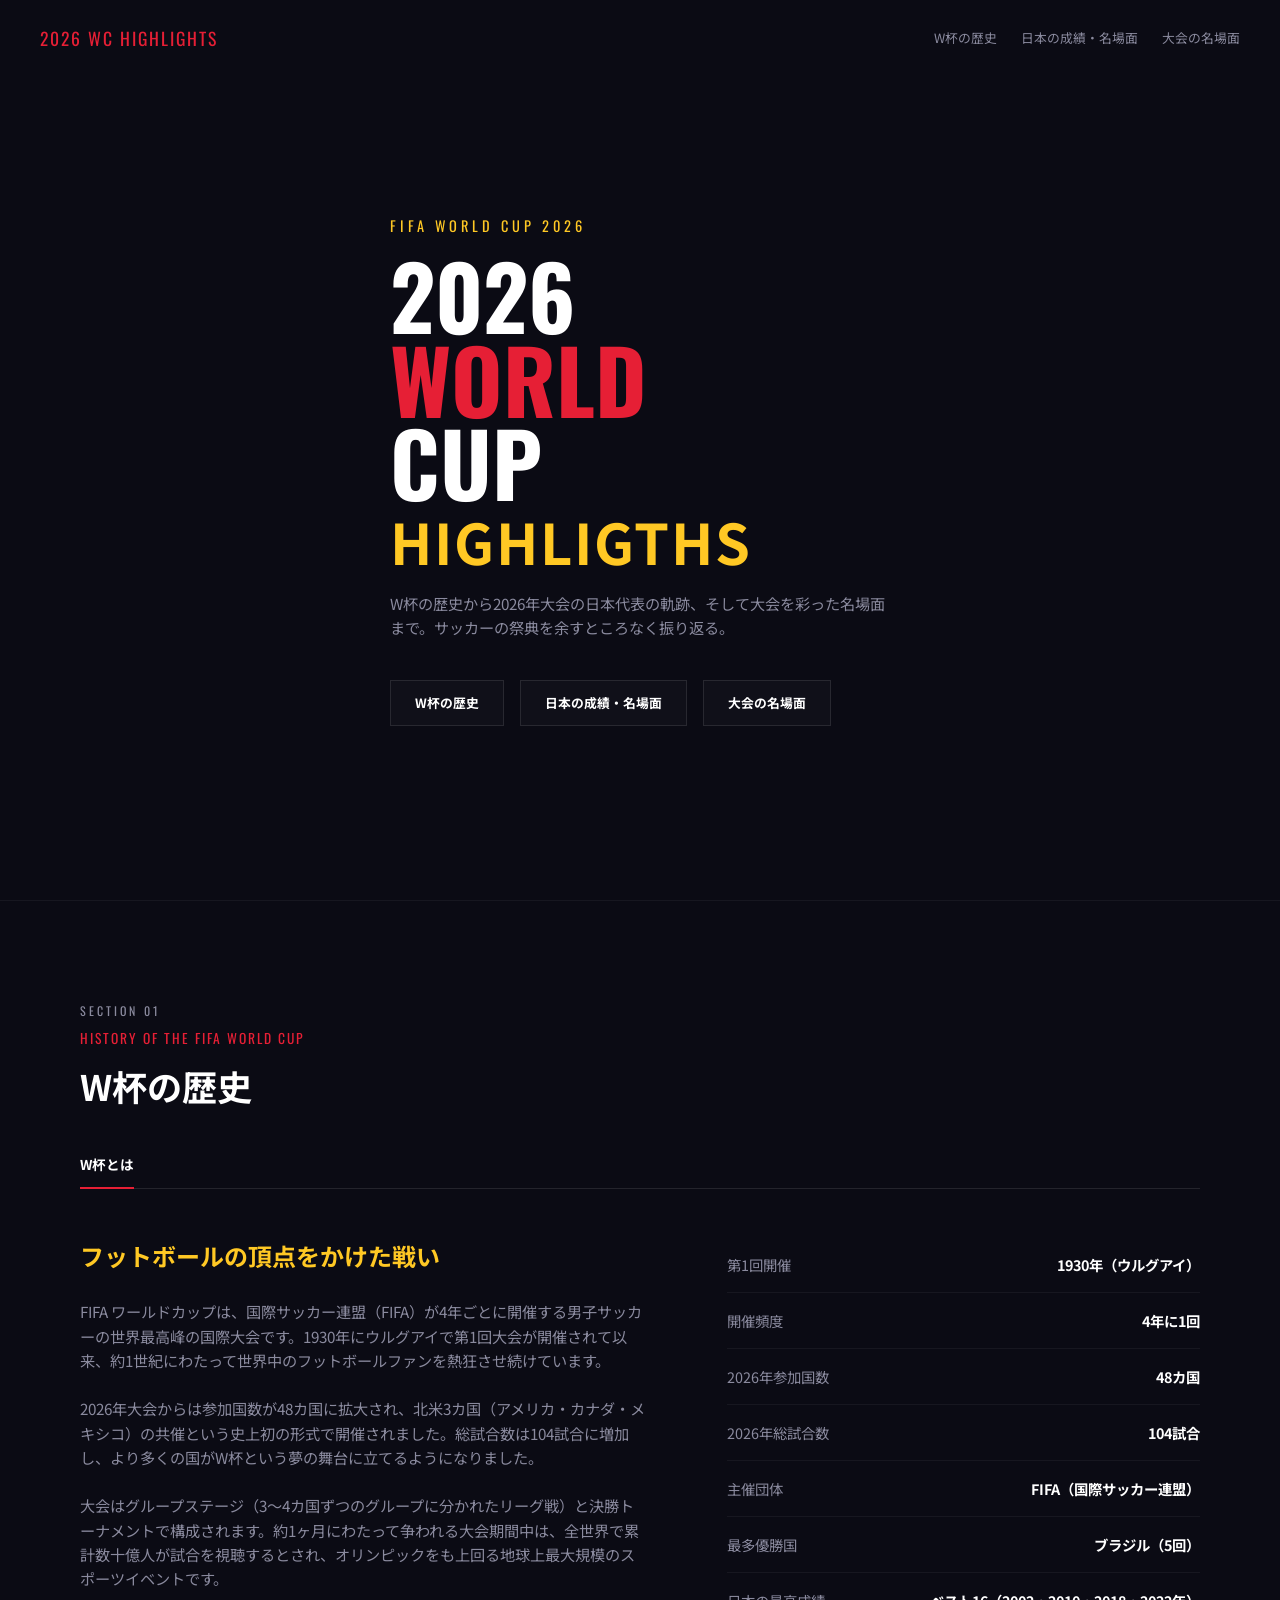
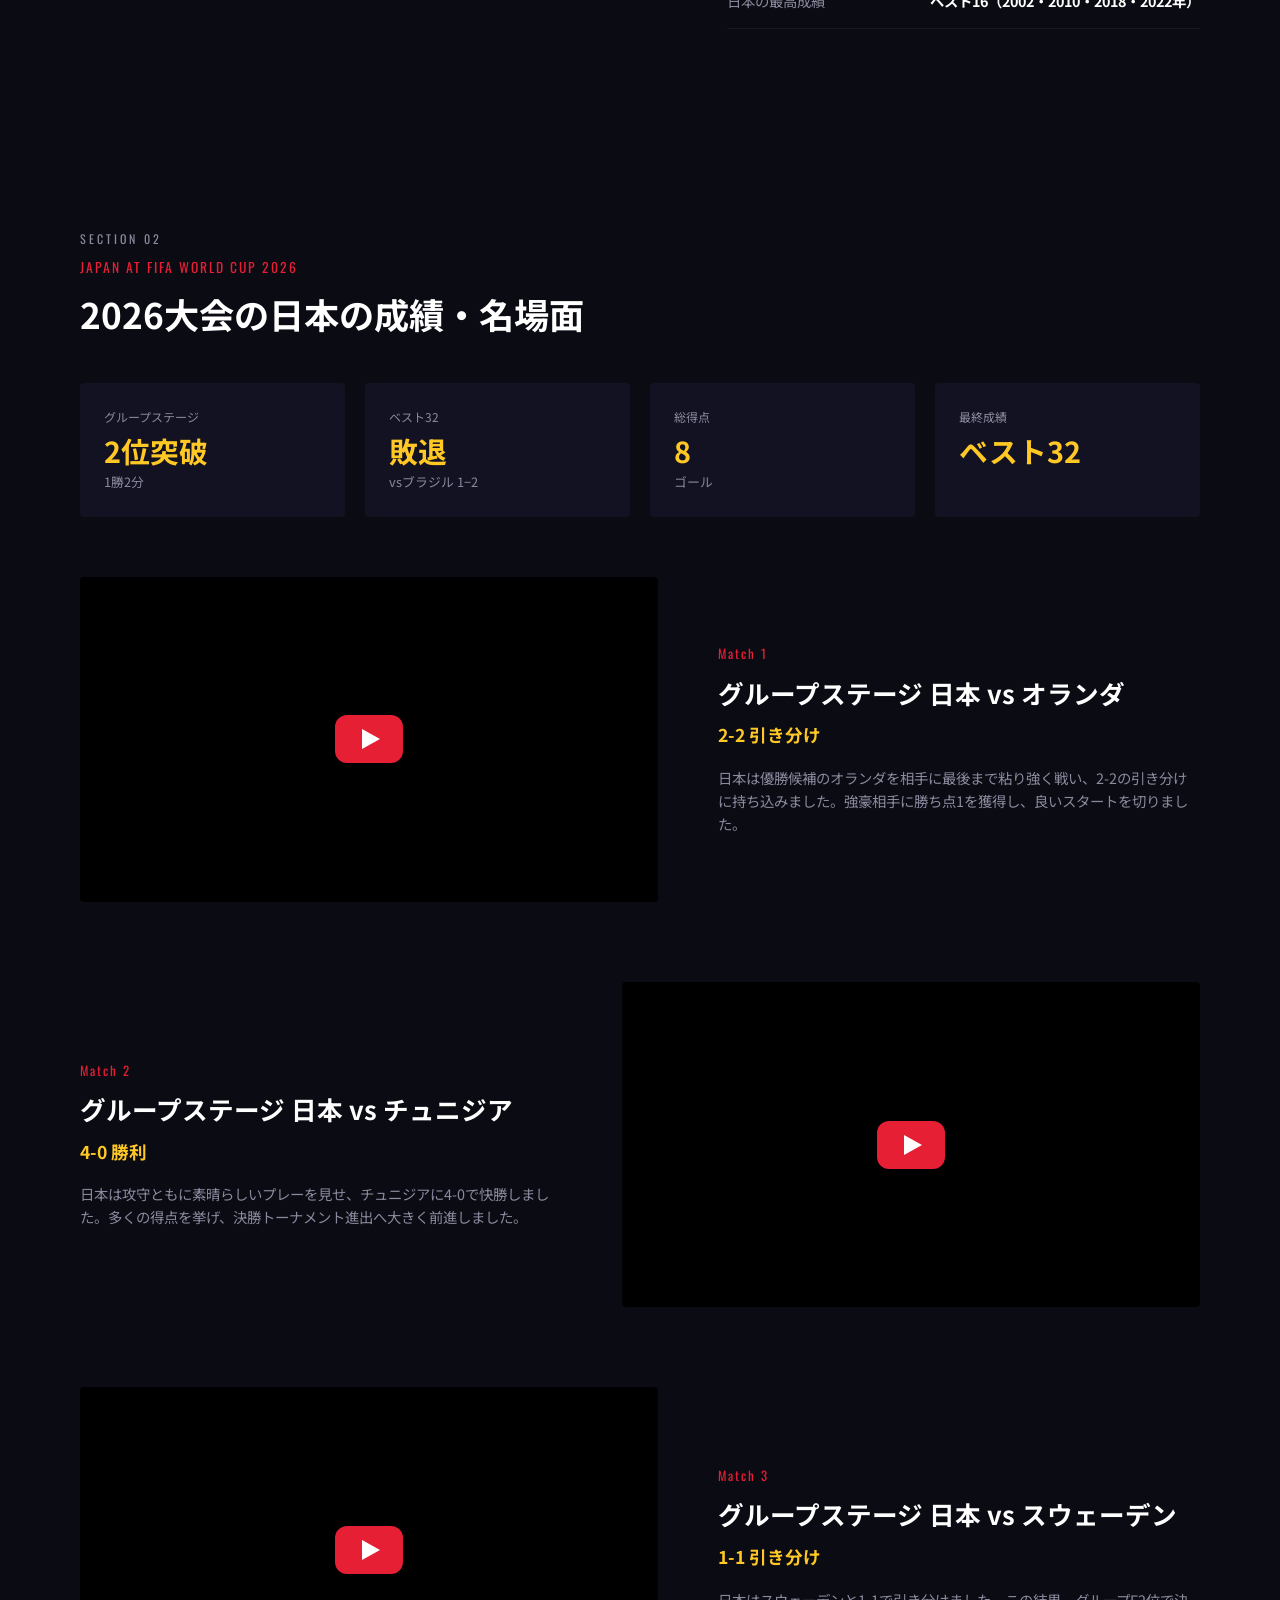
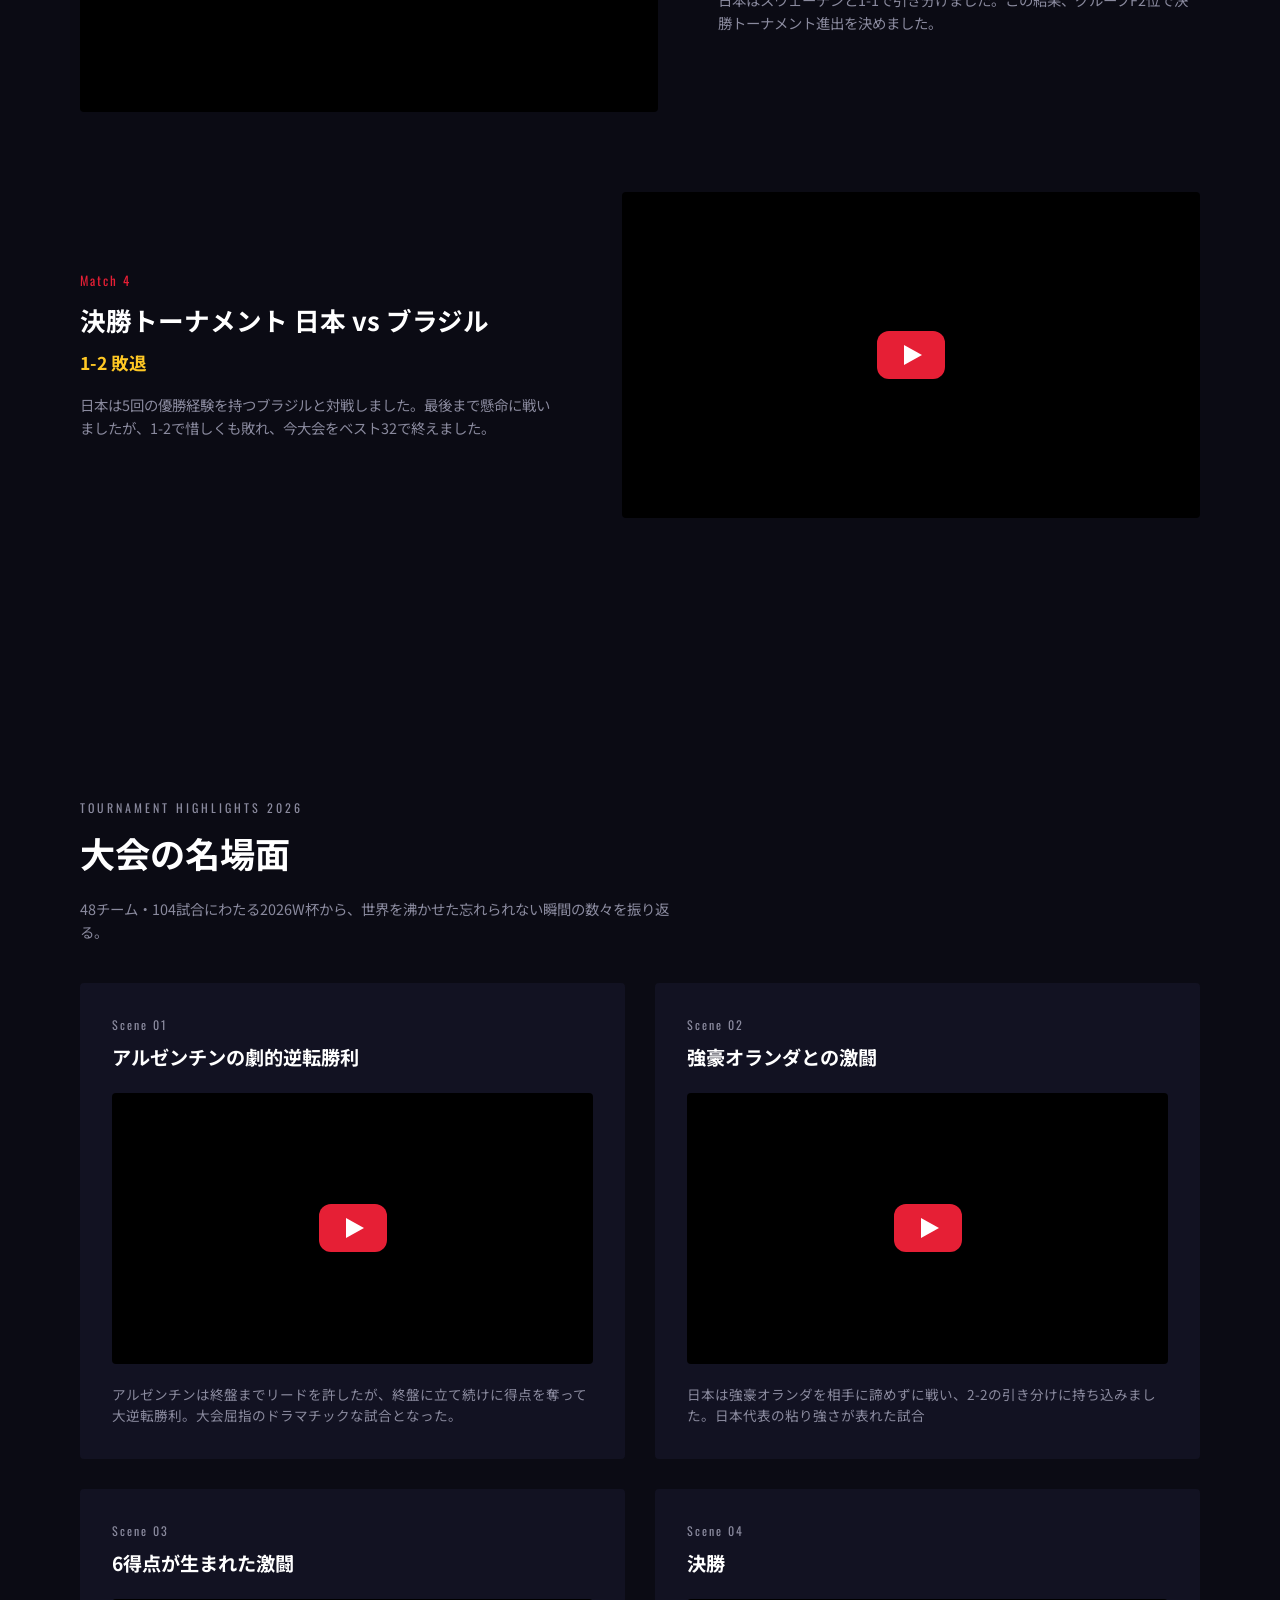
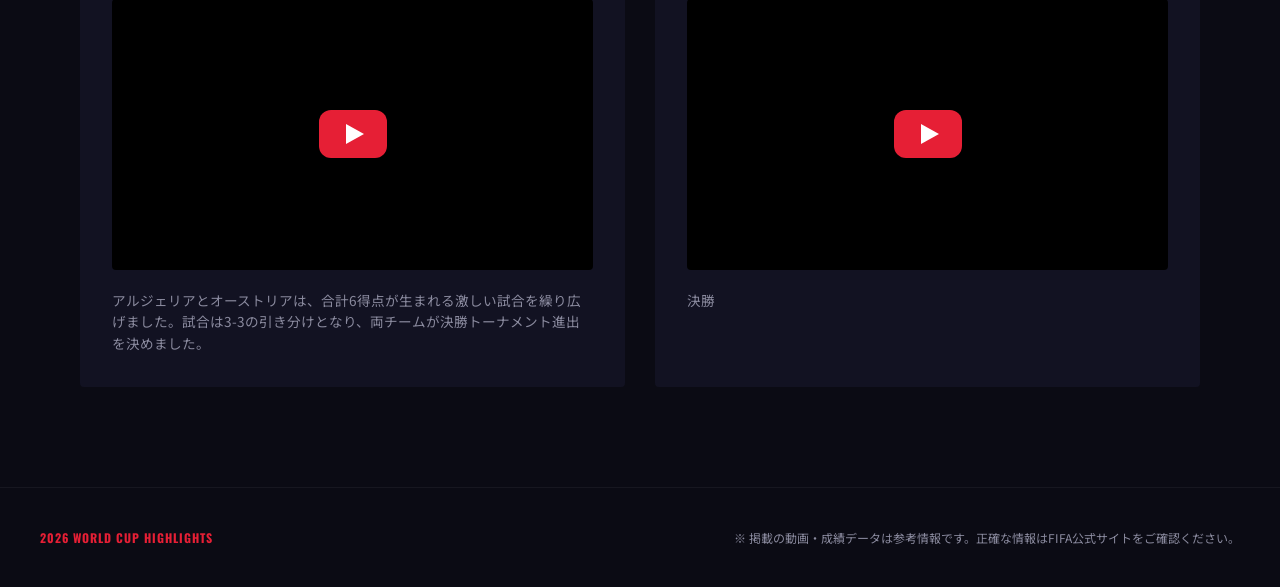
==== index.html @ d787247b "Add files via upload" ====
<!DOCTYPE html>
<html lang="ja">
<head>
    <meta charset="UTF-8">
    <meta name="viewport" content="width=device-width, initial-scale=1.0">
    <title>2026 WORLD CUP HIGHLIGHTS</title>
    <link rel="preconnect" href="https://fonts.googleapis.com">
    <link rel="preconnect" href="https://fonts.gstatic.com" crossorigin>
    <link href="https://fonts.googleapis.com/css2?family=Oswald:wght@700&family=Noto+Sans+JP:wght@400;700&display=swap" rel="stylesheet">
    <link rel="stylesheet" href="style.css">
</head>
<body>

    <header>
        <div class="logo">2026 WC HIGHLIGHTS</div>
        <ul class="nav-links">
            <li><a href="#history">W杯の歴史</a></li>
            <li><a href="#japan">日本の成績・名場面</a></li>
            <li><a href="#highlights">大会の名場面</a></li>
        </ul>
    </header>

    <section class="hero">
        <div class="container hero-content">
            <div class="hero-tag">FIFA WORLD CUP 2026</div>
            <h1 class="hero-title">
                <span class="white-text">2026</span>
                <span class="red-text">World</span>
                <span class="white-text">Cup</span>
                <span class="yellow-text">HighLigths</span>
            </h1>
            <p class="hero-desc">
                W杯の歴史から2026年大会の日本代表の軌跡、そして大会を彩った名場面まで。サッカーの祭典を余すところなく振り返る。
            </p>
            <div class="hero-buttons">
                <a href="#history" class="btn">W杯の歴史</a>
                <a href="#japan" class="btn">日本の成績・名場面</a>
                <a href="#highlights" class="btn">大会の名場面</a>
            </div>
        </div>
    </section>

    <section id="history" class="history-section">
        <div class="container">
            <span class="section-tag">Section 01</span>
            <div class="section-title-eng">History of the FIFA World Cup</div>
            <h2 class="section-title">W杯の歴史</h2>

            <div class="tabs">
                <div class="tab active">W杯とは</div>
            </div>

            <div class="history-grid">
                <div class="history-left">
                    <h3>フットボールの頂点をかけた戦い</h3>
                    <p>FIFA ワールドカップは、国際サッカー連盟（FIFA）が4年ごとに開催する男子サッカーの世界最高峰の国際大会です。1930年にウルグアイで第1回大会が開催されて以来、約1世紀にわたって世界中のフットボールファンを熱狂させ続けています。</p>
                    <p>2026年大会からは参加国数が48カ国に拡大され、北米3カ国（アメリカ・カナダ・メキシコ）の共催という史上初の形式で開催されました。総試合数は104試合に増加し、より多くの国がW杯という夢の舞台に立てるようになりました。</p>
                    <p>大会はグループステージ（3〜4カ国ずつのグループに分かれたリーグ戦）と決勝トーナメントで構成されます。約1ヶ月にわたって争われる大会期間中は、全世界で累計数十億人が試合を視聴するとされ、オリンピックをも上回る地球上最大規模のスポーツイベントです。</p>
                </div>
                <div class="history-right">
                    <table class="history-table">
                        <tr>
                            <td>第1回開催</td>
                            <td>1930年（ウルグアイ）</td>
                        </tr>
                        <tr>
                            <td>開催頻度</td>
                            <td>4年に1回</td>
                        </tr>
                        <tr>
                            <td>2026年参加国数</td>
                            <td>48カ国</td>
                        </tr>
                        <tr>
                            <td>2026年総試合数</td>
                            <td>104試合</td>
                        </tr>
                        <tr>
                            <td>主催団体</td>
                            <td>FIFA（国際サッカー連盟）</td>
                        </tr>
                        <tr>
                            <td>最多優勝国</td>
                            <td>ブラジル（5回）</td>
                        </tr>
                        <tr>
                            <td>日本の最高成績</td>
                            <td>ベスト16（2002・2010・2018・2022年）</td>
                        </tr>
                    </table>
                </div>
            </div>
        </div>
    </section>

    <section id="japan" class="japan-section">
        <div class="container">
            <span class="section-tag">Section 02</span>
            <div class="section-title-eng">Japan at FIFA World Cup 2026</div>
            <h2 class="section-title">2026大会の日本の成績・名場面</h2>

            <div class="stats-summary">
                <div class="stat-card">
                    <div class="stat-label">グループステージ</div>
                    <div class="stat-value">2位突破</div>
                    <div class="stat-subvalue">1勝2分</div>
                </div>
                <div class="stat-card">
                    <div class="stat-label">ベスト32</div>
                    <div class="stat-value">敗退</div>
                    <div class="stat-subvalue">vsブラジル 1−2</div>
                </div>
                <div class="stat-card">
                    <div class="stat-label">総得点</div>
                    <div class="stat-value">8</div>
                    <div class="stat-subvalue">ゴール</div>
                </div>
                <div class="stat-card">
                    <div class="stat-label">最終成績</div>
                    <div class="stat-value">ベスト32</div>
                </div>
            </div>

            <div class="match-row">
                <div class="match-video">
                    <a href="https://youtu.be/3jIMk43CECY?si=FoCxRG4LCjxD98ny" target="_blank" rel="noopener noreferrer">
                       <div class="video-wrapper" style="background-image: url('https://img.youtube.com/vi/3jIMk43CECY/maxresdefault.jpg'); background-size: cover; background-position: center;">
                            <div class="play-button"></div>
                       </div>
                    </a>
                </div>
                <div class="match-text">
                    <span class="match-meta">Match 1</span>
                    <h3 class="match-title">グループステージ 日本 vs オランダ</h3>
                    <div class="match-result">2-2 引き分け</div>
                    <p class="match-desc">日本は優勝候補のオランダを相手に最後まで粘り強く戦い、2-2の引き分けに持ち込みました。強豪相手に勝ち点1を獲得し、良いスタートを切りました。</p>
                </div>
            </div>

<!-- Match 2 (チュニジア戦) -->
            <div class="match-row reverse">
                <div class="match-text">
                    <span class="match-meta">Match 2</span>
                    <h3 class="match-title">グループステージ 日本 vs チュニジア</h3>
                    <div class="match-result">4-0 勝利</div>
                    <p class="match-desc">日本は攻守ともに素晴らしいプレーを見せ、チュニジアに4-0で快勝しました。多くの得点を挙げ、決勝トーナメント進出へ大きく前進しました。</p>
                </div>
                <div class="match-video">
                    <a href="https://youtu.be/TRb8npYRuVA?si=j-DqbSxI0J5kvC7D" target="_blank" rel="noopener noreferrer">
                        <div class="video-wrapper" style="background-image: url('https://img.youtube.com/vi/TRb8npYRuVA/maxresdefault.jpg'); background-size: cover; background-position: center;">
                            <div class="play-button"></div>
                        </div>
                    </a>
                </div>
            </div>

            <!-- Match 3 (スウェーデン戦) -->
            <div class="match-row">
                <div class="match-video">
                    <a href="https://youtu.be/BvmWDhzkbe4?si=w_1C6R0aCNkAXc04" target="_blank" rel="noopener noreferrer">
                        <div class="video-wrapper" style="background-image: url('https://img.youtube.com/vi/BvmWDhzkbe4/maxresdefault.jpg'); background-size: cover; background-position: center;">
                            <div class="play-button"></div>
                        </div>
                    </a>
                </div>
                <div class="match-text">
                    <span class="match-meta">Match 3</span>
                    <h3 class="match-title">グループステージ 日本 vs スウェーデン</h3>
                    <div class="match-result">1-1 引き分け</div>
                    <p class="match-desc">日本はスウェーデンと1-1で引き分けました。この結果、グループF2位で決勝トーナメント進出を決めました。</p>
                </div>
            </div>

            <!-- Match 4 (ブラジル戦) -->
            <div class="match-row reverse">
                <div class="match-text">
                    <span class="match-meta">Match 4</span>
                    <h3 class="match-title"> 決勝トーナメント 日本 vs ブラジル</h3>
                    <div class="match-result">1-2 敗退</div>
                    <p class="match-desc">日本は5回の優勝経験を持つブラジルと対戦しました。最後まで懸命に戦いましたが、1-2で惜しくも敗れ、今大会をベスト32で終えました。</p>
                </div>
                <div class="match-video">
                    <a href="https://youtu.be/xcRjMTnxuM8?si=fIjQfD1VFqsSnR-3" target="_blank" rel="noopener noreferrer">
                        <div class="video-wrapper" style="background-image: url('https://img.youtube.com/vi/xcRjMTnxuM8/maxresdefault.jpg'); background-size: cover; background-position: center;">
                            <div class="play-button"></div>
                        </div>
                    </a>
                </div>
            </div>

        </div>
    </section>

    <!-- 大会の名場面セクション -->
    <section id="highlights" class="highlights-section">
        <div class="container">
            <span class="section-tag">Tournament Highlights 2026</span>
            <h2 class="section-title">大会の名場面</h2>
            <p class="highlights-desc">48チーム・104試合にわたる2026W杯から、世界を沸かせた忘れられない瞬間の数々を振り返る。</p>

            <div class="scenes-grid">
                <!-- Scene 01 -->
                <div class="scene-card">
                    <span class="scene-meta">Scene 01</span>
                    <h3 class="scene-title">アルゼンチンの劇的逆転勝利</h3>
                    <a href="https://youtu.be/mRxtwoXLWjo?si=mTgYPFWpggOFR-Q8" target="_blank" rel="noopener noreferrer">
                        <div class="video-wrapper" style="background-image: url('https://img.youtube.com/vi/mRxtwoXLWjo/maxresdefault.jpg'); background-size: cover; background-position: center;">
                            <div class="play-button"></div>
                        </div>
                    </a>
                    <p class="scene-desc">アルゼンチンは終盤までリードを許したが、終盤に立て続けに得点を奪って大逆転勝利。大会屈指のドラマチックな試合となった。</p>
                </div>

                <!-- Scene 02 -->
                <div class="scene-card">
                    <span class="scene-meta">Scene 02</span>
                    <h3 class="scene-title">強豪オランダとの激闘</h3>
                    <a href="https://youtu.be/3jIMk43CECY?si=oDJiCw0ZArfPmgtB" target="_blank" rel="noopener noreferrer">
                        <div class="video-wrapper" style="background-image: url('https://img.youtube.com/vi/3jIMk43CECY/maxresdefault.jpg'); background-size: cover; background-position: center;">
                            <div class="play-button"></div>
                        </div>
                    </a>
                    <p class="scene-desc">日本は強豪オランダを相手に諦めずに戦い、2-2の引き分けに持ち込みました。日本代表の粘り強さが表れた試合</p>
                </div>

                <!-- Scene 03 -->
                <div class="scene-card">
                    <span class="scene-meta">Scene 03</span>
                    <h3 class="scene-title">6得点が生まれた激闘</h3>
                    <a href="https://youtu.be/vRr78Sme4Uw?si=YHFBhFU9upi9TM-w" target="_blank" rel="noopener noreferrer">
                        <div class="video-wrapper" style="background-image: url('https://img.youtube.com/vi/vRr78Sme4Uw/maxresdefault.jpg'); background-size: cover; background-position: center;">
                            <div class="play-button"></div>
                        </div>
                    </a>
                    <p class="scene-desc">アルジェリアとオーストリアは、合計6得点が生まれる激しい試合を繰り広げました。試合は3-3の引き分けとなり、両チームが決勝トーナメント進出を決めました。</p>
                </div>

                <!-- Scene 04 -->
                <div class="scene-card">
                    <span class="scene-meta">Scene 04</span>
                    <h3 class="scene-title">決勝</h3>
                    <a href="https://youtu.be/mRxtwoXLWjo?si=mTgYPFWpggOFR-Q8" target="_blank" rel="noopener noreferrer">
                        <div class="video-wrapper" style="background-image: url('https://img.youtube.com/vi/mRxtwoXLWjo/maxresdefault.jpg'); background-size: cover; background-position: center;">
                            <div class="play-button"></div>
                        </div>
                    </a>
                    <p class="scene-desc">決勝</p>
                </div>
            </div>
        </div>
    </section>

    <footer>
        <div class="footer-container">
            <div class="footer-logo">2026 WORLD CUP HIGHLIGHTS</div>
            <div>※ 掲載の動画・成績データは参考情報です。正確な情報はFIFA公式サイトをご確認ください。</div>
        </div>
    </footer>

</body>
</html>
---- style.css ----
/* --- 基本設定・共通変数 --- */
:root {
    --bg-color: #0b0b14;
    --bg-card: #121222;
    --text-main: #ffffff;
    --text-sub: #8a8a9e;
    --accent-red: #e61f35;
    --accent-yellow: #ffc824;
    --font-english: 'Oswald', sans-serif;
    --font-japanese: 'Noto Sans JP', sans-serif;
}

* {
    box-sizing: border-box;
    margin: 0;
    padding: 0;
}

body {
    background-color: var(--bg-color);
    color: var(--text-main);
    font-family: var(--font-japanese);
    line-height: 1.6;
    overflow-x: hidden;
}

a {
    color: inherit;
    text-decoration: none;
}

.container {
    max-width: 1200px;
    margin: 0 auto;
    padding: 0 40px;
}

/* --- ヘッダー --- */
header {
    display: flex;
    justify-content: space-between;
    align-items: center;
    padding: 24px 40px;
    position: absolute;
    width: 100%;
    top: 0;
    left: 0;
    z-index: 100;
}

.logo {
    font-family: var(--font-english);
    font-size: 1.1rem;
    color: var(--accent-red);
    letter-spacing: 2px;
}

.nav-links {
    display: flex;
    gap: 24px;
    list-style: none;
    font-size: 0.8rem;
    color: var(--text-sub);
}

.nav-links a:hover {
    color: var(--text-main);
}

/* --- ボタン共通 --- */
.btn {
    display: inline-block;
    border: 1px solid rgba(255, 255, 255, 0.1);
    background: rgba(255, 255, 255, 0.02);
    color: var(--text-main);
    padding: 12px 24px;
    font-size: 0.8rem;
    font-weight: bold;
    cursor: pointer;
    transition: all 0.3s ease;
}

.btn:hover {
    background: var(--text-main);
    color: var(--bg-color);
}

/* --- セクション共通見出し --- */
.section-tag {
    font-family: var(--font-english);
    font-size: 0.75rem;
    letter-spacing: 3px;
    color: var(--text-sub);
    text-transform: uppercase;
    margin-bottom: 8px;
    display: block;
}

.section-title-eng {
    font-family: var(--font-english);
    font-size: 0.85rem;
    color: var(--accent-red);
    letter-spacing: 2px;
    text-transform: uppercase;
    margin-bottom: 8px;
}

.section-title {
    font-size: 2.2rem;
    font-weight: 700;
    margin-bottom: 40px;
}

/* --- 動画コンポーネント (YouTubeモック) --- */
.video-wrapper {
    position: relative;
    width: 100%;
    padding-top: 56.25%; /* 16:9 Aspect Ratio */
    background-color: #000000;
    border-radius: 4px;
    cursor: pointer;
    overflow: hidden;
}

.play-button {
    position: absolute;
    top: 50%;
    left: 50%;
    transform: translate(-50%, -50%);
    width: 68px;
    height: 48px;
    background-color: var(--accent-red);
    border-radius: 12px;
    display: flex;
    align-items: center;
    justify-content: center;
    transition: background-color 0.2s;
}

.video-wrapper:hover .play-button {
    background-color: #ff0000;
}

.play-button::after {
    content: '';
    display: block;
    width: 0;
    height: 0;
    border-style: solid;
    border-width: 10px 0 10px 18px;
    border-color: transparent transparent transparent #ffffff;
    margin-left: 4px;
}


/* ==========================================
   1. メインビジュアル (ヒーローセクション)
========================================== */
.hero {
    min-height: 100vh;
    display: flex;
    align-items: center;
    padding-top: 100px;
    padding-bottom: 60px;
}

.hero-content {
    max-width: 600px;
}

.hero-tag {
    font-family: var(--font-english);
    color: var(--accent-yellow);
    letter-spacing: 4px;
    font-size: 0.9rem;
    margin-bottom: 16px;
}

.hero-title {
    font-family: var(--font-english);
    font-size: 5.5rem;
    line-height: 0.95;
    font-weight: 700;
    text-transform: uppercase;
    margin-bottom: 24px;
}

.hero-title span {
    display: block;
}

.hero-title .white-text {
    color: var(--text-main);
}

.hero-title .red-text {
    color: var(--accent-red);
}

.hero-title .yellow-text {
    color: var(--accent-yellow);
    font-family: var(--font-japanese);
    font-size: 3.5rem;
    margin-top: 10px;
    letter-spacing: 2px;
}

.hero-desc {
    color: var(--text-sub);
    font-size: 0.95rem;
    margin-bottom: 40px;
    max-width: 500px;
}

.hero-buttons {
    display: flex;
    gap: 16px;
    flex-wrap: wrap;
}


/* ==========================================
   2. W杯の歴史 セクション
========================================== */
.history-section {
    padding: 100px 0;
    border-top: 1px solid rgba(255, 255, 255, 0.05);
}

.tabs {
    display: flex;
    gap: 32px;
    border-bottom: 1px solid rgba(255, 255, 255, 0.1);
    margin-bottom: 48px;
}

.tab {
    padding-bottom: 12px;
    font-size: 0.85rem;
    font-weight: bold;
    color: var(--text-sub);
    cursor: pointer;
    position: relative;
}

.tab.active {
    color: var(--text-main);
}

.tab.active::after {
    content: '';
    position: absolute;
    bottom: -1px;
    left: 0;
    width: 100%;
    height: 2px;
    background-color: var(--accent-red);
}

.history-grid {
    display: grid;
    grid-template-columns: 1.2fr 1fr;
    gap: 80px;
}

.history-left h3 {
    color: var(--accent-yellow);
    font-size: 1.5rem;
    margin-bottom: 24px;
}

.history-left p {
    color: var(--text-sub);
    font-size: 0.95rem;
    margin-bottom: 24px;
}

.history-table {
    width: 100%;
    border-collapse: collapse;
}

.history-table tr {
    border-bottom: 1px solid rgba(255, 255, 255, 0.05);
}

.history-table td {
    padding: 16px 0;
    font-size: 0.9rem;
}

.history-table td:first-child {
    color: var(--text-sub);
}

.history-table td:last-child {
    text-align: right;
    font-weight: bold;
}


/* ==========================================
   3. 日本の成績・名場面 セクション
========================================== */
.japan-section {
    padding: 100px 0;
}

.stats-summary {
    display: grid;
    grid-template-columns: repeat(4, 1fr);
    gap: 20px;
    margin-bottom: 60px;
}

.stat-card {
    background-color: var(--bg-card);
    padding: 24px;
    border-radius: 4px;
}

.stat-label {
    font-size: 0.75rem;
    color: var(--text-sub);
    margin-bottom: 8px;
}

.stat-value {
    font-size: 1.8rem;
    font-weight: bold;
    color: var(--accent-yellow);
    line-height: 1.2;
}

.stat-subvalue {
    font-size: 0.8rem;
    color: var(--text-sub);
    margin-top: 4px;
}

/* マッチごとのレイアウト */
.match-row {
    display: grid;
    grid-template-columns: 1.2fr 1fr;
    gap: 60px;
    align-items: center;
    margin-bottom: 80px;
}

.match-row.reverse {
    grid-template-columns: 1fr 1.2fr;
}

.match-meta {
    font-family: var(--font-english);
    font-size: 0.8rem;
    color: var(--accent-red);
    letter-spacing: 2px;
    margin-bottom: 8px;
    display: block;
}

.match-title {
    font-size: 1.6rem;
    font-weight: 700;
    margin-bottom: 8px;
}

.match-result {
    color: var(--accent-yellow);
    font-weight: bold;
    font-size: 1.1rem;
    margin-bottom: 16px;
}

.match-desc {
    color: var(--text-sub);
    font-size: 0.9rem;
}


/* ==========================================
   4. 大会の名場面 セクション
========================================== */
.highlights-section {
    padding: 100px 0;
}

.highlights-desc {
    color: var(--text-sub);
    font-size: 0.9rem;
    margin-top: -24px;
    margin-bottom: 40px;
    max-width: 600px;
}

.scenes-grid {
    display: grid;
    grid-template-columns: repeat(2, 1fr);
    gap: 30px;
}

.scene-card {
    background-color: var(--bg-card);
    padding: 32px;
    border-radius: 4px;
}

.scene-meta {
    font-family: var(--font-english);
    font-size: 0.75rem;
    color: var(--text-sub);
    letter-spacing: 2px;
    margin-bottom: 8px;
    display: block;
}

.scene-title {
    font-size: 1.2rem;
    font-weight: 700;
    margin-bottom: 20px;
}

.scene-card .video-wrapper {
    margin-bottom: 20px;
}

.scene-desc {
    color: var(--text-sub);
    font-size: 0.85rem;
}


/* --- フッター --- */
footer {
    border-top: 1px solid rgba(255, 255, 255, 0.05);
    padding: 40px;
    font-size: 0.75rem;
    color: var(--text-sub);
}

.footer-container {
    display: flex;
    justify-content: space-between;
    align-items: center;
    max-width: 1200px;
    margin: 0 auto;
}

.footer-logo {
    font-family: var(--font-english);
    color: var(--accent-red);
    font-weight: bold;
    letter-spacing: 1px;
}


/* ==========================================
   レスポンシブ対応 (スマホ・タブレット用)
========================================= */
@media (max-width: 992px) {
    .history-grid, .match-row, .match-row.reverse {
        grid-template-columns: 1fr;
        gap: 40px;
    }
    .stats-summary {
        grid-template-columns: repeat(2, 1fr);
    }
    .scenes-grid {
        grid-template-columns: 1fr;
    }
    .hero-title {
        font-size: 4rem;
    }
    .hero-title .yellow-text {
        font-size: 2.8rem;
    }
}

@media (max-width: 600px) {
    header {
        flex-direction: column;
        gap: 16px;
        padding: 20px;
    }
    .nav-links {
        display: none;
    }
    .container {
        padding: 0 20px;
    }
    .hero-title {
        font-size: 3rem;
    }
    .hero-title .yellow-text {
        font-size: 2.2rem;
    }
    .stats-summary {
        grid-template-columns: 1fr;
    }
    .footer-container {
        flex-direction: column;
        gap: 16px;
        text-align: center;
    }
}

/* --- 大会の名場面カード内の動画サイズを正しい比率に修正 --- */
.scenes-grid .video-wrapper {
    padding-top: 0;      /* 縦に伸びる原因になっていたパーセント指定をリセット */
    aspect-ratio: 16 / 9; /* 縦横の比率を 16:9 に強制固定 */
    width: 100%;
}
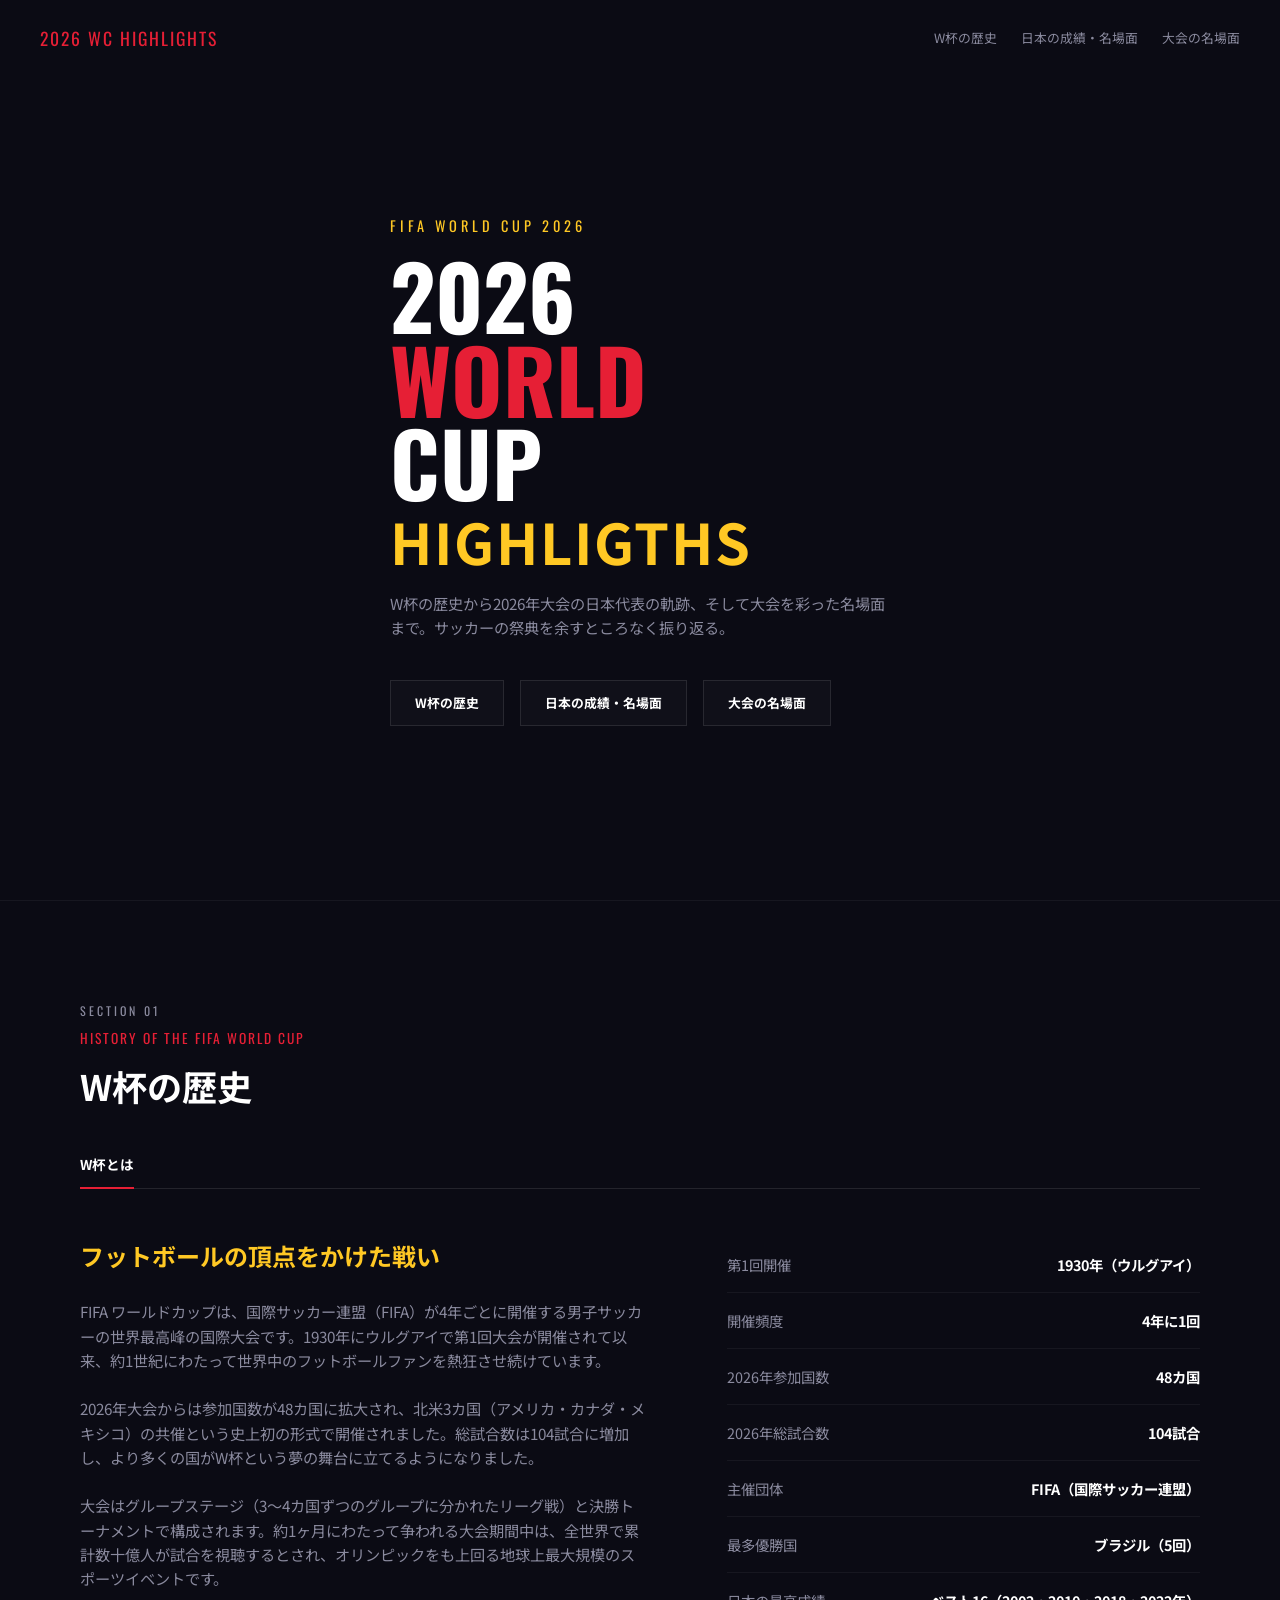
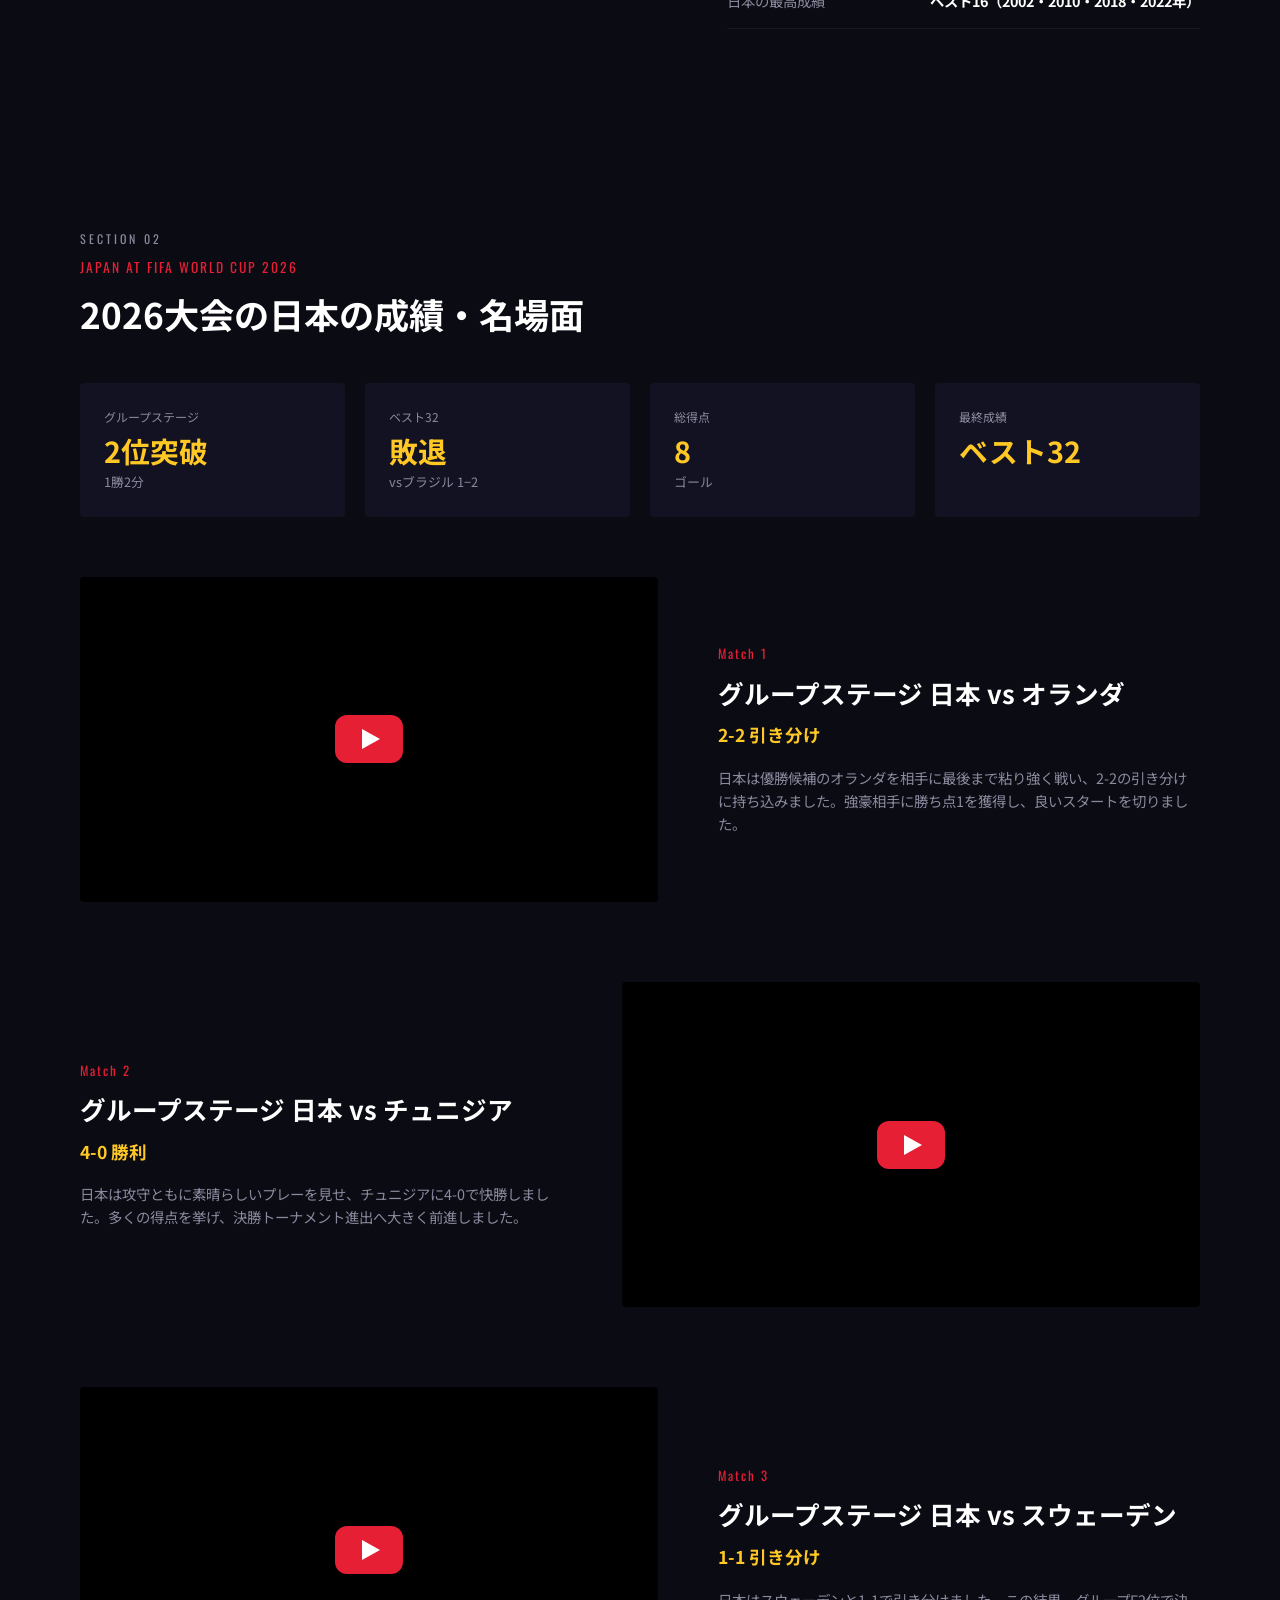
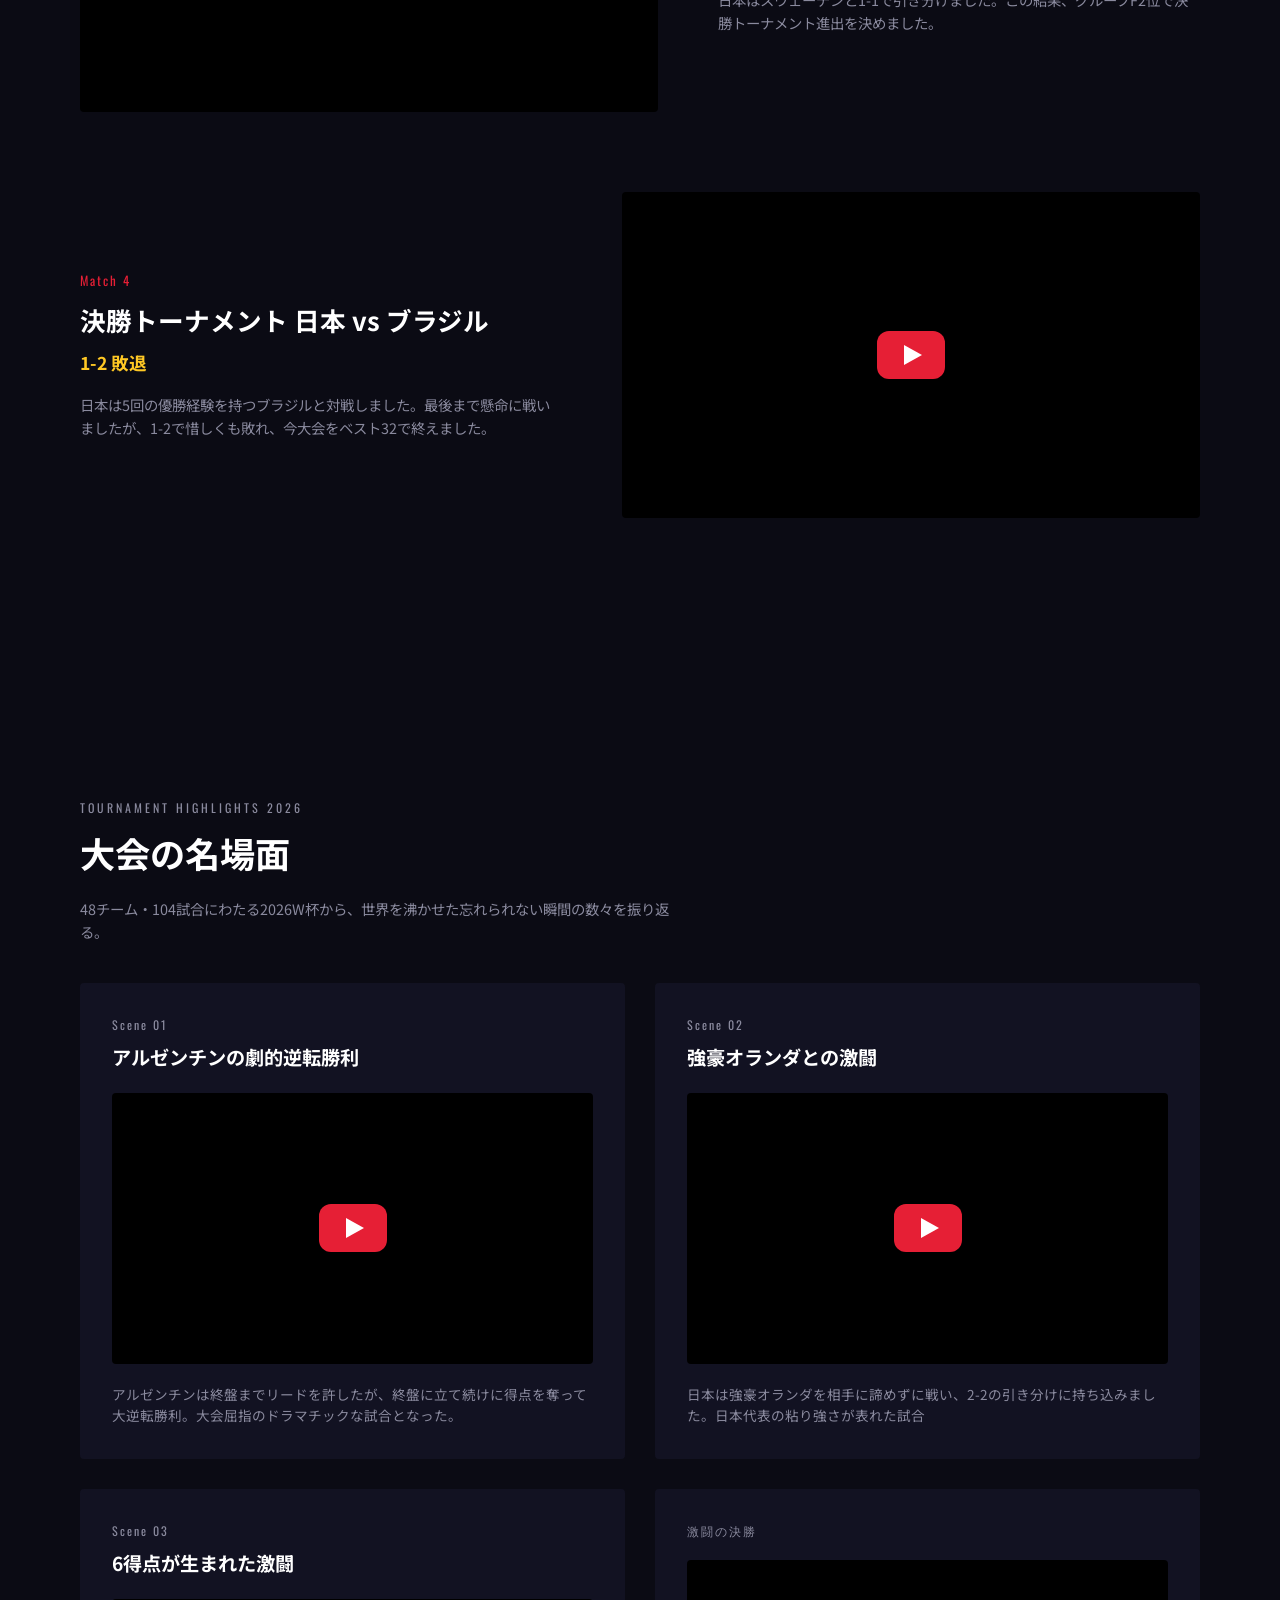
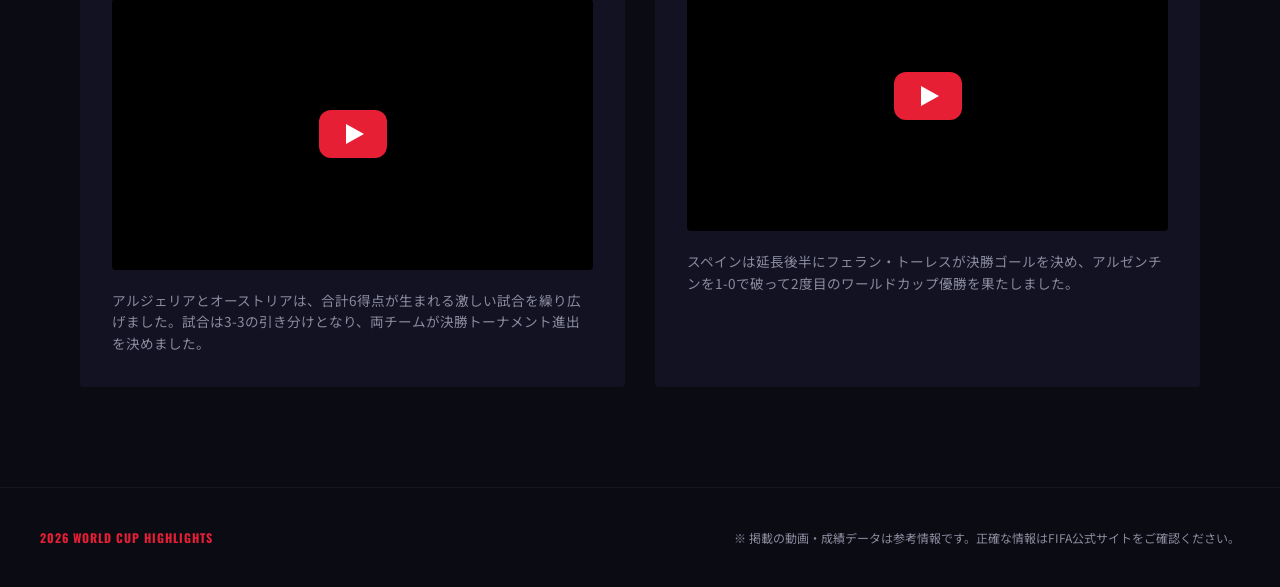
==== commit 0afb7a2d: "Add files via upload" ====
--- a/index.html
+++ b/index.html
@@ -237,14 +237,14 @@
 
                 <!-- Scene 04 -->
                 <div class="scene-card">
-                    <span class="scene-meta">Scene 04</span>
-                    <h3 class="scene-title">決勝</h3>
-                    <a href="https://youtu.be/mRxtwoXLWjo?si=mTgYPFWpggOFR-Q8" target="_blank" rel="noopener noreferrer">
-                        <div class="video-wrapper" style="background-image: url('https://img.youtube.com/vi/mRxtwoXLWjo/maxresdefault.jpg'); background-size: cover; background-position: center;">
-                            <div class="play-button"></div>
-                        </div>
-                    </a>
-                    <p class="scene-desc">決勝</p>
+                    <span class="scene-meta">激闘の決勝</span>
+                    <h3 class="scene-title"></h3>
+                    <a href="https://youtu.be/3twjzNKlYWc?si=TogLbwpdLPG3P7Y1" target="_blank" rel="noopener noreferrer">
+                        <div class="video-wrapper" style="background-image: url('https://img.youtube.com/vi/3twjzNKlYWc/maxresdefault.jpg'); background-size: cover; background-position: center;">
+                            <div class="play-button"></div>
+                        </div>
+                    </a>
+                    <p class="scene-desc">スペインは延長後半にフェラン・トーレスが決勝ゴールを決め、アルゼンチンを1-0で破って2度目のワールドカップ優勝を果たしました。</p>
                 </div>
             </div>
         </div>
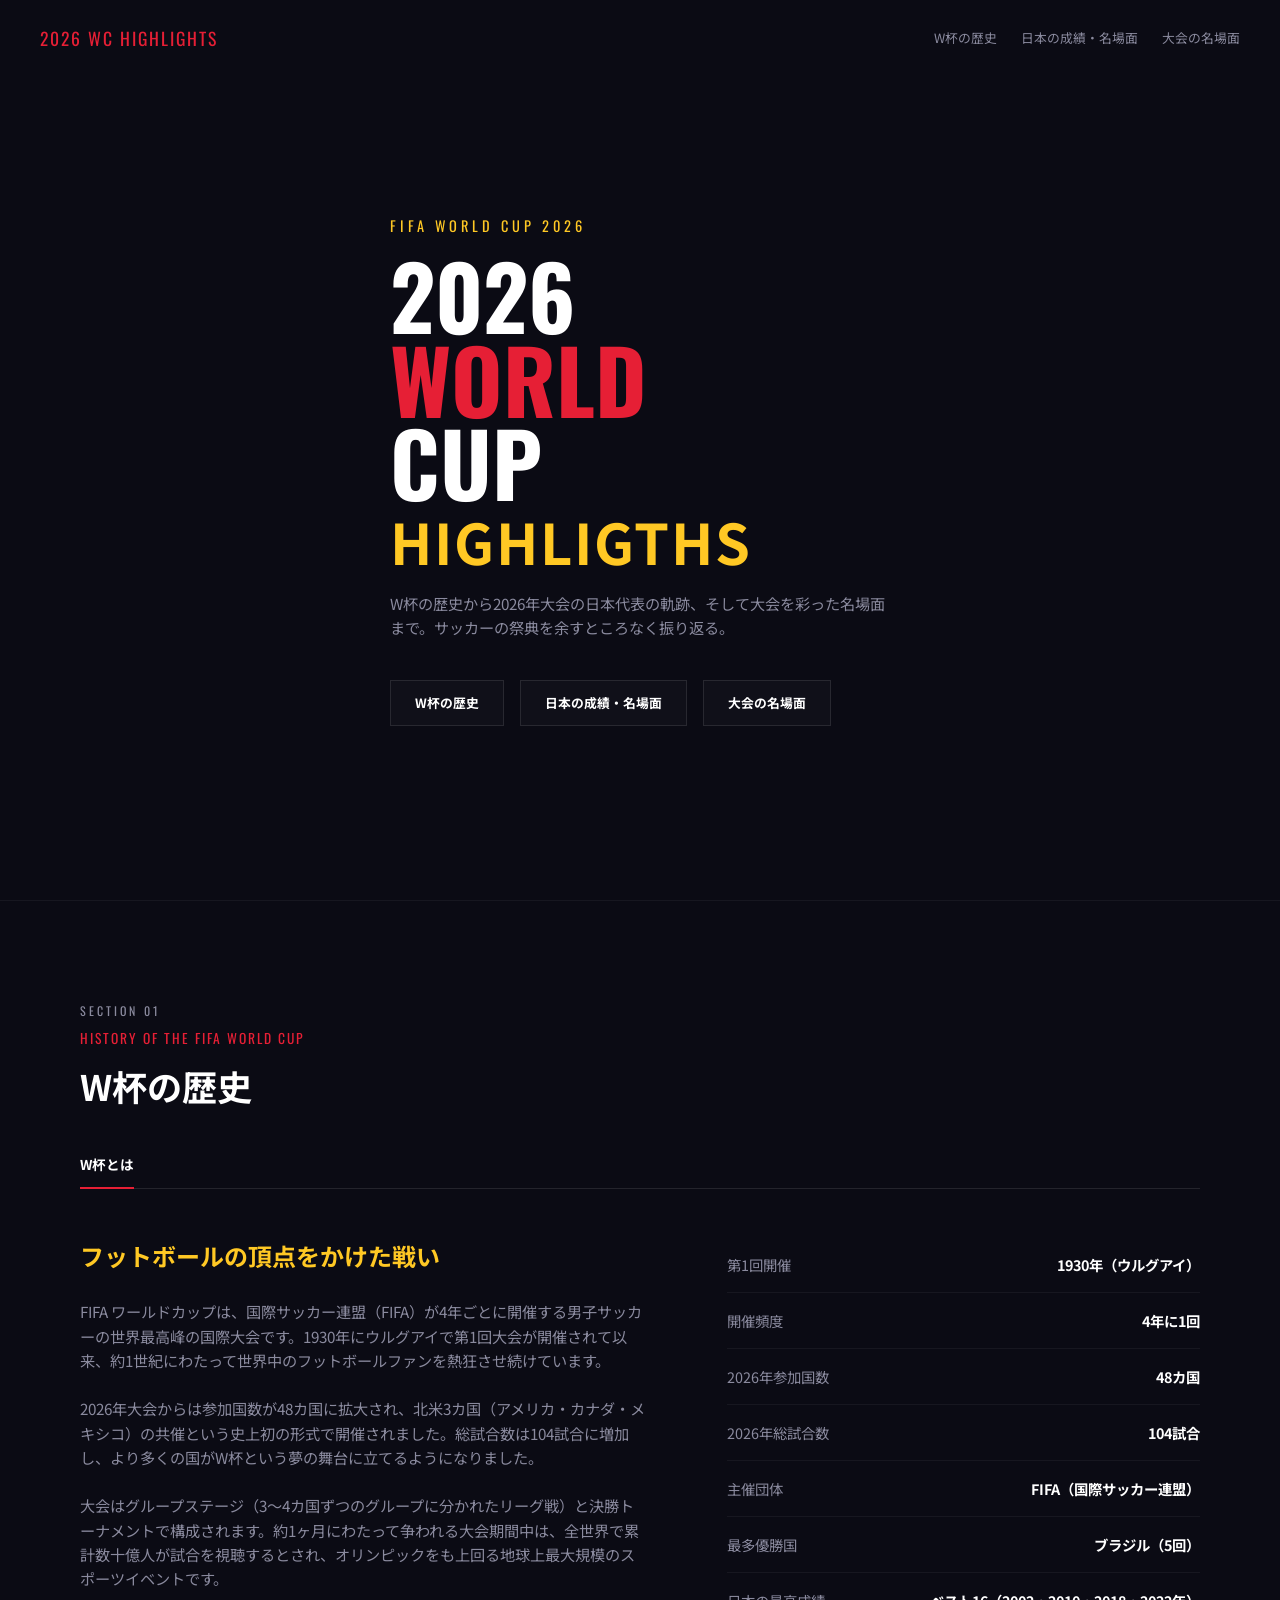
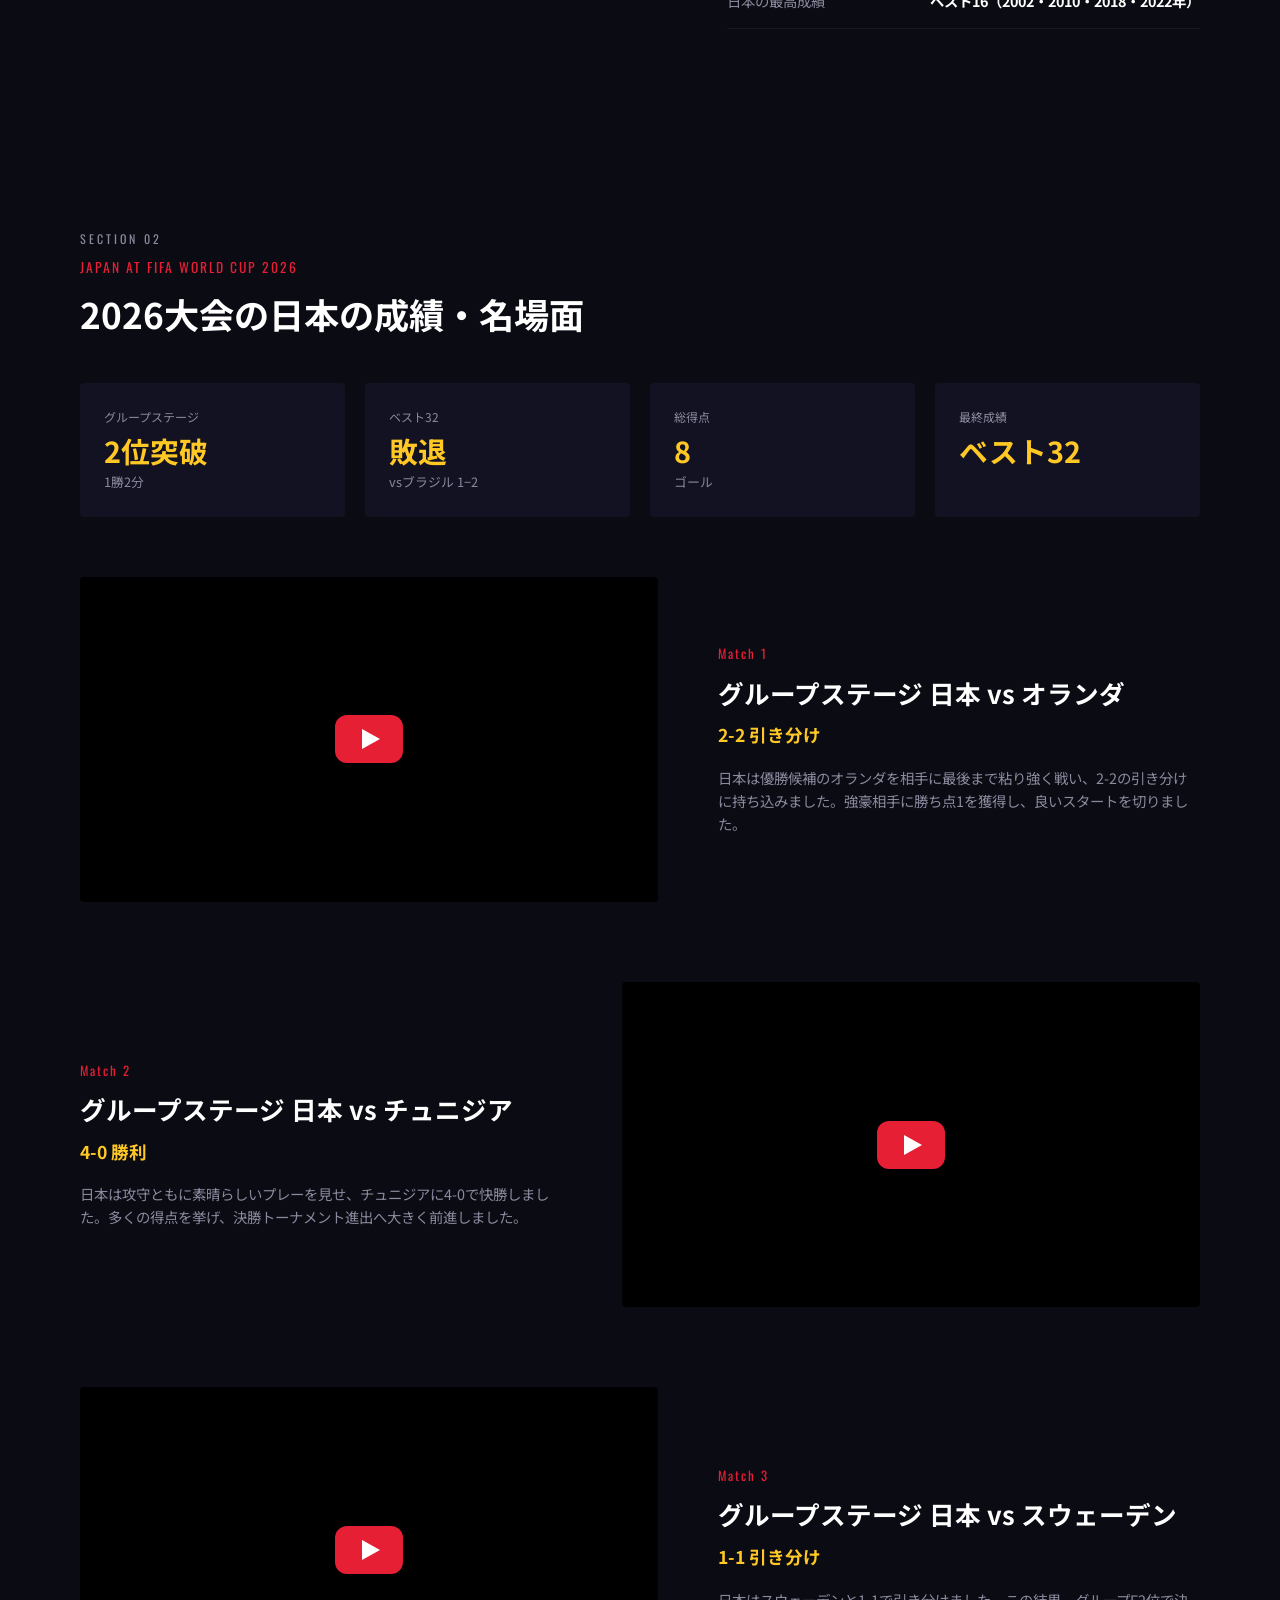
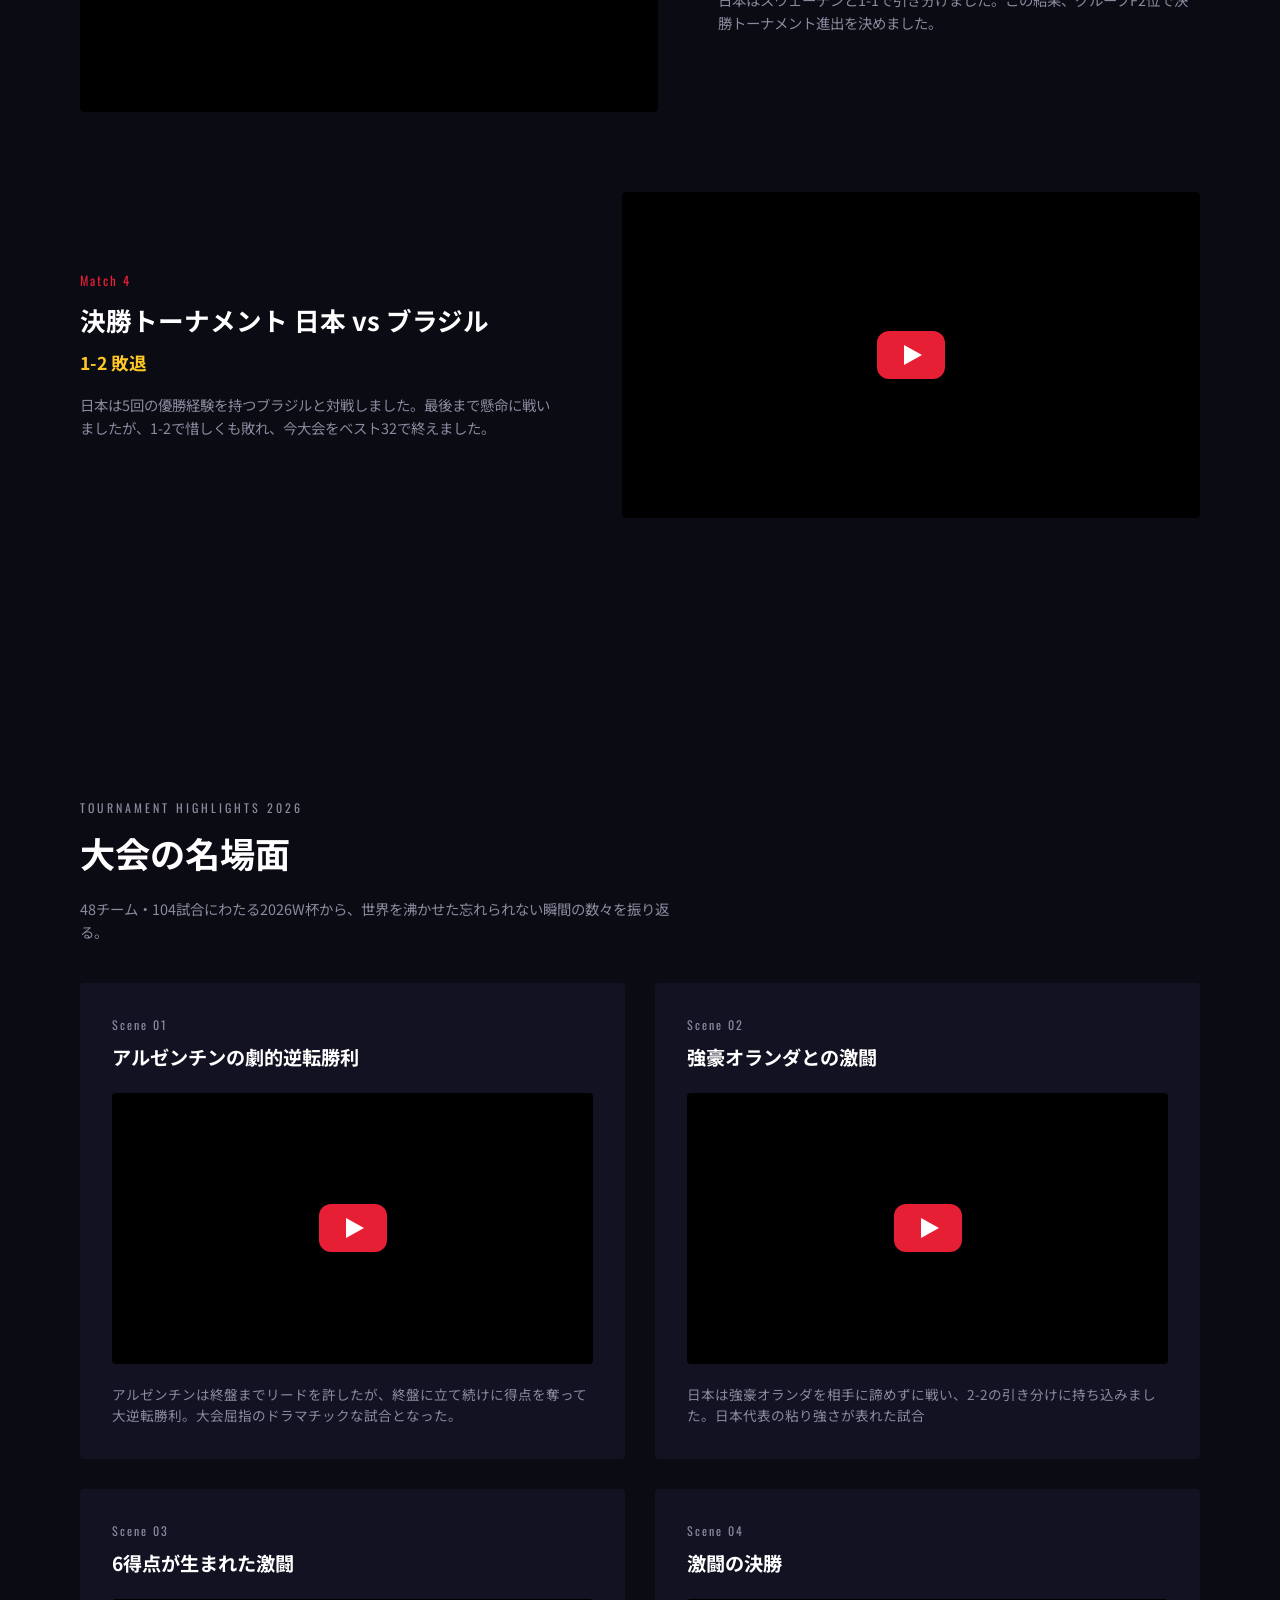
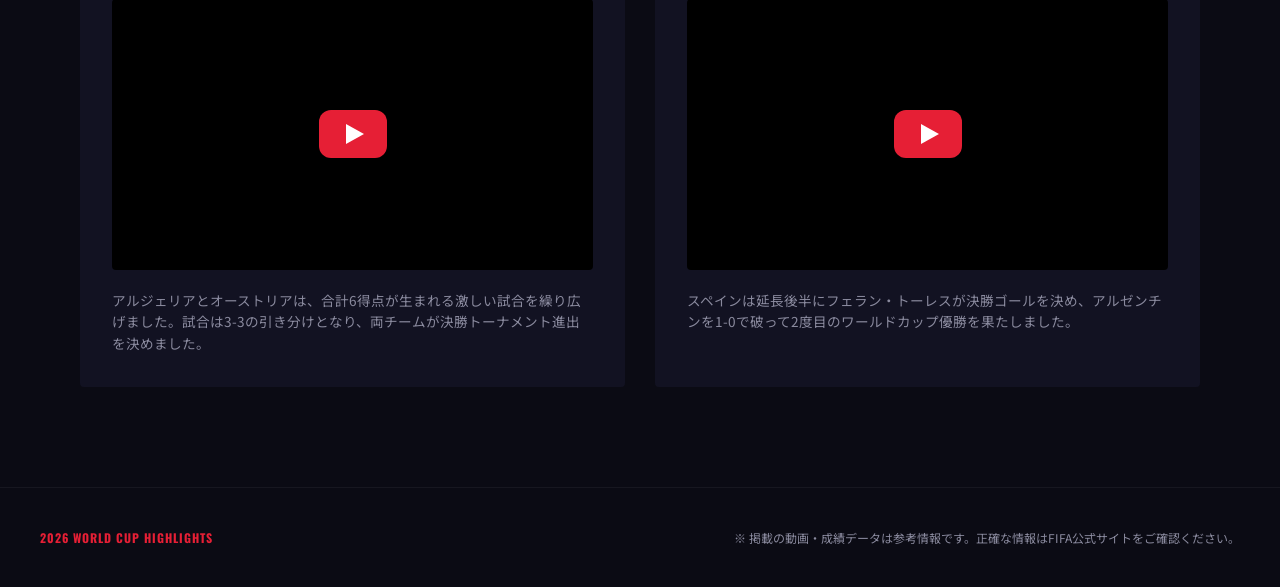
==== commit f834da0a: "Add files via upload" ====
--- a/index.html
+++ b/index.html
@@ -237,8 +237,8 @@
 
                 <!-- Scene 04 -->
                 <div class="scene-card">
-                    <span class="scene-meta">激闘の決勝</span>
-                    <h3 class="scene-title"></h3>
+                    <span class="scene-meta">Scene 04</span>
+                    <h3 class="scene-title">激闘の決勝</h3>
                     <a href="https://youtu.be/3twjzNKlYWc?si=TogLbwpdLPG3P7Y1" target="_blank" rel="noopener noreferrer">
                         <div class="video-wrapper" style="background-image: url('https://img.youtube.com/vi/3twjzNKlYWc/maxresdefault.jpg'); background-size: cover; background-position: center;">
                             <div class="play-button"></div>
